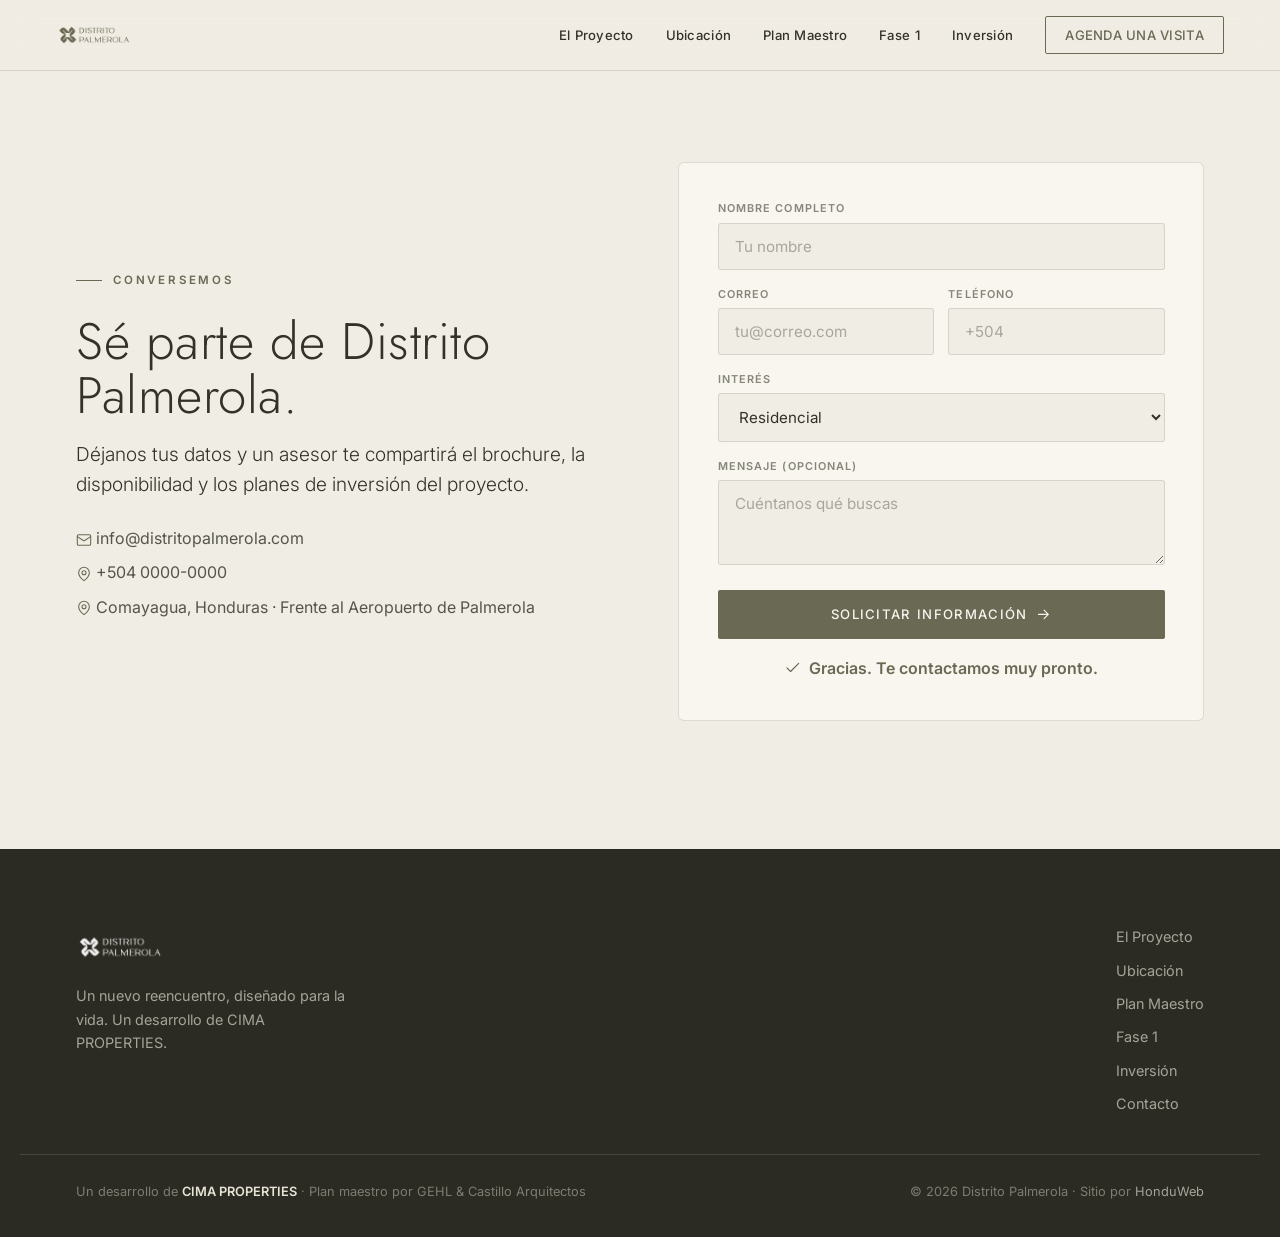
==== contacto.html @ ab607026 "Sitio multipagina: paginas internas (Proyecto, Ubicacion, Plan Maestro, Fase 1, Inversion, Contacto)" ====
<!doctype html>
<html lang="es">
<head>
<meta charset="utf-8" />
<meta name="viewport" content="width=device-width, initial-scale=1" />
<title>Contacto — Distrito Palmerola</title>
<meta name="description" content="Contacta al equipo de Distrito Palmerola. Solicita el brochure, disponibilidad y planes de inversión. Un desarrollo de CIMA PROPERTIES en Comayagua, Honduras." />
<meta name="theme-color" content="#6a6954" />
<link rel="icon" type="image/png" href="assets/img/brand/mark.png" />
<link rel="preconnect" href="https://fonts.googleapis.com" />
<link rel="preconnect" href="https://fonts.gstatic.com" crossorigin />
<link href="https://fonts.googleapis.com/css2?family=Jost:wght@300;400;500&family=Inter:wght@300;400;500;600&display=swap" rel="stylesheet" />
<link rel="stylesheet" href="assets/styles.css" />
</head>
<body class="subpage">

<svg width="0" height="0" style="position:absolute" aria-hidden="true"><defs>
  <symbol id="i-arrow" viewBox="0 0 24 24"><path d="M5 12h14M13 6l6 6-6 6"/></symbol>
  <symbol id="i-check" viewBox="0 0 24 24"><path d="M20 6 9 17l-5-5"/></symbol>
  <symbol id="i-mail" viewBox="0 0 24 24"><rect x="2" y="4" width="20" height="16" rx="2"/><path d="m22 7-8.97 5.7a1.94 1.94 0 0 1-2.06 0L2 7"/></symbol>
  <symbol id="i-pin" viewBox="0 0 24 24"><path d="M20 10c0 6-8 12-8 12s-8-6-8-12a8 8 0 0 1 16 0Z"/><circle cx="12" cy="10" r="3"/></symbol>
</defs></svg>

<header id="nav" class="solid">
  <div class="nav-inner">
    <a href="index.html" class="brand"><img src="assets/img/brand/logo.png" alt="Distrito Palmerola" /></a>
    <nav class="nav-links" aria-label="Principal">
      <a href="proyecto.html">El Proyecto</a>
      <a href="ubicacion.html">Ubicación</a>
      <a href="plan-maestro.html">Plan Maestro</a>
      <a href="fase-1.html">Fase 1</a>
      <a href="inversion.html">Inversión</a>
      <a href="contacto.html" class="nav-cta">Agenda una visita</a>
    </nav>
    <button id="burger" aria-label="Abrir menú" aria-expanded="false"><span></span><span></span><span></span></button>
  </div>
</header>
<div id="mobile-menu" aria-hidden="true">
  <a href="index.html">Inicio</a><a href="proyecto.html">El Proyecto</a><a href="ubicacion.html">Ubicación</a><a href="plan-maestro.html">Plan Maestro</a><a href="fase-1.html">Fase 1</a><a href="inversion.html">Inversión</a><a href="contacto.html" class="nav-cta">Agenda una visita</a>
</div>

<main>
  <section class="section contacto" style="padding-top:clamp(150px,18vh,220px)">
    <div class="wrap cta-wrap">
      <div class="cta-copy">
        <p class="eyebrow">Conversemos</p>
        <h2>Sé parte de Distrito Palmerola.</h2>
        <p class="lead">Déjanos tus datos y un asesor te compartirá el brochure, la disponibilidad y los planes de inversión del proyecto.</p>
        <div class="contact-lines">
          <a href="mailto:info@distritopalmerola.com"><svg class="ico" style="color:var(--olive)"><use href="#i-mail"/></svg> info@distritopalmerola.com</a>
          <a href="tel:+50400000000"><svg class="ico" style="color:var(--olive)"><use href="#i-pin"/></svg> +504 0000-0000</a>
          <span><svg class="ico" style="color:var(--olive)"><use href="#i-pin"/></svg> Comayagua, Honduras · Frente al Aeropuerto de Palmerola</span>
        </div>
      </div>
      <form class="cta-form" onsubmit="return DP.submit(event)">
        <div class="field"><label>Nombre completo</label><input type="text" name="nombre" required placeholder="Tu nombre" /></div>
        <div class="field-row">
          <div class="field"><label>Correo</label><input type="email" name="email" required placeholder="tu@correo.com" /></div>
          <div class="field"><label>Teléfono</label><input type="tel" name="tel" placeholder="+504" /></div>
        </div>
        <div class="field"><label>Interés</label>
          <select name="interes"><option>Residencial</option><option>Comercial / Oficinas</option><option>Industria / Logística</option><option>Hotel / Convenciones</option><option>Inversión</option></select>
        </div>
        <div class="field"><label>Mensaje (opcional)</label><textarea name="msg" rows="3" placeholder="Cuéntanos qué buscas"></textarea></div>
        <button class="btn btn-solid full" type="submit">Solicitar información <svg class="ico"><use href="#i-arrow"/></svg></button>
        <p class="form-ok" id="formOk" hidden><svg class="ico"><use href="#i-check"/></svg> Gracias. Te contactamos muy pronto.</p>
      </form>
    </div>
  </section>
</main>

<footer id="footer">
  <div class="wrap foot-top">
    <div class="foot-brand"><img src="assets/img/brand/logo.png" alt="Distrito Palmerola" /><p>Un nuevo reencuentro, diseñado para la vida. Un desarrollo de CIMA PROPERTIES.</p></div>
    <nav class="foot-nav" aria-label="Pie"><a href="proyecto.html">El Proyecto</a><a href="ubicacion.html">Ubicación</a><a href="plan-maestro.html">Plan Maestro</a><a href="fase-1.html">Fase 1</a><a href="inversion.html">Inversión</a><a href="contacto.html">Contacto</a></nav>
  </div>
  <div class="wrap foot-bottom">
    <span>Un desarrollo de <strong>CIMA PROPERTIES</strong> · Plan maestro por GEHL &amp; Castillo Arquitectos</span>
    <span>© <span id="yr"></span> Distrito Palmerola · Sitio por <a href="https://www.honduweb.net">HonduWeb</a></span>
  </div>
</footer>
<script src="assets/app.js"></script>
</body>
</html>
---- assets/styles.css ----
/* ===================================================================
   DISTRITO PALMEROLA — por CIMA PROPERTIES
   Marca oficial: crema cálida · verde olivo · sage · tinta olivo
   Tipografía: Jost (display) + Inter (cuerpo)
   =================================================================== */
:root{
  --paper:#f0ede4;      /* crema base */
  --paper-2:#e7e3d7;    /* sección alterna */
  --card:#f8f6ef;       /* tarjetas claras */
  --ink:#33322a;        /* tinta olivo-carbón */
  --body:#55554a;       /* cuerpo */
  --soft:#86867a;       /* suave */
  --olive:#6a6954;      /* acento marca */
  --olive-2:#807e64;
  --olive-d:#4c4b3b;
  --sage:#9d9f8a;
  --dark:#2c2b23;       /* secciones/footer oscuros */
  --line:rgba(51,50,42,.14);
  --line-2:rgba(51,50,42,.08);
  --display:'Jost',system-ui,sans-serif;
  --body-f:'Inter',system-ui,sans-serif;
  --wrap:1240px;
  --ease:cubic-bezier(.22,.61,.36,1);
}
*{box-sizing:border-box;margin:0;padding:0}
html{scroll-behavior:smooth}
body{font-family:var(--body-f);background:var(--paper);color:var(--body);line-height:1.65;-webkit-font-smoothing:antialiased;overflow-x:hidden}
img{max-width:100%;display:block}
a{color:inherit;text-decoration:none}
::selection{background:var(--olive);color:#fff}
.wrap{max-width:var(--wrap);margin-inline:auto;padding-inline:clamp(20px,5vw,56px)}

/* ---------- Tipografía ---------- */
h1,h2,h3{font-family:var(--display);font-weight:300;line-height:1.06;color:var(--ink);letter-spacing:.01em}
h1{font-size:clamp(2.6rem,6.5vw,5.4rem);font-weight:300;line-height:1.02}
h1 em{font-style:normal;color:var(--olive)}
h2{font-size:clamp(1.9rem,4vw,3.2rem);font-weight:300}
h3{font-size:clamp(1.3rem,2.2vw,1.75rem);font-weight:400}
.lead{font-size:clamp(1.08rem,1.5vw,1.32rem);line-height:1.55;color:var(--ink);font-weight:300}
p{color:var(--body)}
.eyebrow{font:600 .72rem/1 var(--body-f);letter-spacing:.24em;text-transform:uppercase;color:var(--olive);
  display:inline-flex;align-items:center;gap:.7rem;margin-bottom:1.5rem}
.eyebrow::before{content:"";width:26px;height:1px;background:var(--olive)}
.eyebrow.center{justify-content:center}
.eyebrow.light{color:var(--sage)}.eyebrow.light::before{background:var(--sage)}
.section{padding:clamp(70px,10vw,140px) 0;position:relative}

/* ---------- Iconos ---------- */
.ico{width:1em;height:1em;flex:none;display:inline-block;fill:none;stroke:currentColor;stroke-width:1.6;stroke-linecap:round;stroke-linejoin:round;vertical-align:middle}

/* ---------- Botones ---------- */
.btn{display:inline-flex;align-items:center;gap:.55em;padding:.95rem 1.8rem;border-radius:2px;
  font:500 .82rem/1 var(--body-f);letter-spacing:.1em;text-transform:uppercase;cursor:pointer;border:1px solid transparent;transition:.35s var(--ease)}
.btn .ico{font-size:1.05rem;transition:transform .35s var(--ease)}
.btn:hover .ico{transform:translateX(3px)}
.btn-solid{background:var(--olive);color:#f6f5ee}
.btn-solid:hover{background:var(--olive-d)}
.btn-line{border-color:var(--olive);color:var(--olive)}
.btn-line:hover{background:var(--olive);color:#f6f5ee}
.btn.full{width:100%;justify-content:center}

/* ---------- Preloader ---------- */
#preloader{position:fixed;inset:0;background:var(--paper);z-index:9999;display:grid;place-items:center;transition:opacity .8s ease,visibility .8s}
#preloader.done{opacity:0;visibility:hidden}
.pre-mark{display:flex;flex-direction:column;align-items:center;gap:16px}
.pre-mark img{width:60px;height:60px;animation:spin 2.4s var(--ease) infinite}
@keyframes spin{0%{transform:rotate(0)}100%{transform:rotate(90deg)}}
.pre-name{font:300 .78rem var(--display);letter-spacing:.4em;text-transform:uppercase;color:var(--olive)}

/* ---------- Nav ---------- */
#nav{position:fixed;top:0;left:0;right:0;z-index:100;transition:.45s var(--ease)}
#nav.solid{background:rgba(240,237,228,.92);backdrop-filter:blur(14px);border-bottom:1px solid var(--line)}
.nav-inner{max-width:1400px;margin-inline:auto;padding:1rem clamp(20px,5vw,56px);display:flex;align-items:center;justify-content:space-between}
.brand{display:flex;align-items:center}
.brand img{height:38px;width:auto;transition:.4s}
.nav-links{display:flex;align-items:center;gap:2rem}
.nav-links a{font:500 .82rem var(--body-f);letter-spacing:.02em;color:var(--ink);transition:.3s;position:relative}
.nav-links a:not(.nav-cta)::after{content:"";position:absolute;left:0;bottom:-6px;width:0;height:1px;background:var(--olive);transition:.3s var(--ease)}
.nav-links a:not(.nav-cta):hover{color:var(--olive)}
.nav-links a:not(.nav-cta):hover::after{width:100%}
.nav-cta{padding:.6rem 1.2rem;border:1px solid var(--olive);border-radius:2px;color:var(--olive)!important;text-transform:uppercase;font-size:.74rem;letter-spacing:.1em}
.nav-cta:hover{background:var(--olive);color:#f6f5ee!important}
/* nav sobre hero claro: ya es oscuro por defecto, sirve */
#burger{display:none;flex-direction:column;gap:5px;background:none;border:0;cursor:pointer;padding:6px;z-index:101}
#burger span{width:26px;height:2px;background:var(--ink);transition:.3s;border-radius:2px}

#mobile-menu{position:fixed;inset:0;z-index:99;background:var(--paper);
  display:flex;flex-direction:column;justify-content:center;gap:1.4rem;padding:clamp(28px,8vw,56px);
  opacity:0;visibility:hidden;transition:.5s var(--ease)}
#mobile-menu.open{opacity:1;visibility:visible}
#mobile-menu a{font:300 2rem var(--display);color:var(--ink)}
#mobile-menu .nav-cta{font-family:var(--body-f);font-size:.85rem;width:max-content;margin-top:1rem;padding:.8rem 1.6rem}

/* ---------- Hero ---------- */
.hero{position:relative;min-height:100svh;display:flex;flex-direction:column;overflow:hidden;background:var(--paper)}
.hero-bg{position:absolute;inset:0;z-index:0;background-image:url('img/masterplan-axon.jpg');background-repeat:no-repeat;background-position:120% 55%;background-size:78%;opacity:.9}
.hero::after{content:"";position:absolute;inset:0;z-index:1;background:linear-gradient(90deg,var(--paper) 30%,rgba(240,237,228,.4) 55%,rgba(240,237,228,0) 80%)}
.hero-inner{position:relative;z-index:2;flex:1;display:flex;flex-direction:column;justify-content:center;max-width:var(--wrap);margin-inline:auto;width:100%;padding:120px clamp(20px,5vw,56px) 30px}
.hero-eyebrow{font:600 .74rem/1.4 var(--body-f);letter-spacing:.18em;text-transform:uppercase;color:var(--olive);margin-bottom:1.5rem;max-width:520px}
.hero h1{max-width:720px;margin-bottom:1.6rem}
.hero-sub{max-width:500px;font-size:clamp(1.05rem,1.5vw,1.3rem);color:var(--ink);font-weight:300;margin-bottom:2rem}
.hero-actions{display:flex;gap:.9rem;flex-wrap:wrap}
.hero-spec{position:relative;z-index:2;max-width:var(--wrap);margin:0 auto;width:100%;padding:0 clamp(20px,5vw,56px) 34px}
.hero-spec-inner{display:flex;gap:clamp(1.5rem,4vw,3.5rem);flex-wrap:wrap;border-top:1px solid var(--line);padding-top:1.4rem}
.spec b{display:block;font:300 clamp(1.7rem,3vw,2.5rem) var(--display);color:var(--olive);line-height:1}
.spec span{font:500 .66rem var(--body-f);letter-spacing:.1em;text-transform:uppercase;color:var(--soft);margin-top:.4rem;display:block}

/* ---------- Statement / ticker ---------- */
.statement{background:var(--olive);color:#f0ede4;text-align:center;padding:clamp(48px,7vw,80px) 0}
.statement .mark{width:44px;margin:0 auto 1.4rem;filter:brightness(0) invert(1) opacity(.85)}
.statement h2{color:#f6f4ec;font-weight:300;max-width:900px;margin:0 auto;font-size:clamp(1.6rem,3.2vw,2.6rem)}
.statement .tag{font:600 .72rem var(--body-f);letter-spacing:.24em;text-transform:uppercase;color:#d9d7bf;margin-top:1.4rem;display:block}

/* ---------- Concepto ---------- */
.concepto{background:var(--paper)}
.concepto-grid{display:grid;grid-template-columns:.9fr 1.1fr;gap:clamp(1.8rem,6vw,5rem);align-items:start}
.concepto-grid h2{font-size:clamp(1.9rem,3.6vw,3rem)}
.concepto-body p{margin-bottom:1rem}
.stats{display:grid;grid-template-columns:repeat(4,1fr);gap:1.4rem;margin-top:clamp(2.8rem,6vw,4.5rem);border-top:1px solid var(--line);padding-top:2.6rem}
.stat b{display:block;font:300 clamp(2.4rem,4.5vw,3.6rem) var(--display);color:var(--olive);line-height:1}
.stat span{font:500 .82rem var(--body-f);color:var(--soft);margin-top:.6rem;display:block}

/* ---------- Ubicación ---------- */
.ubicacion{background:var(--paper-2)}
.ubi-grid{display:grid;grid-template-columns:1fr 1.1fr;gap:clamp(2rem,5vw,4.5rem);align-items:center}
.ubi-copy h2{margin-bottom:1.2rem}
.ubi-list{list-style:none;margin-top:1.8rem;display:flex;flex-direction:column;gap:.9rem}
.ubi-list li{display:flex;align-items:flex-start;gap:.85rem;color:var(--body)}
.li-ico{font-size:1.1rem;color:var(--olive);margin-top:.25rem}
.ubi-list strong{color:var(--ink);font-weight:600}
.ubi-map{border-radius:6px;overflow:hidden;box-shadow:0 24px 60px rgba(51,50,42,.18);border:1px solid var(--line)}
.ubi-map img{width:100%;height:auto}

/* ---------- Plan Maestro ---------- */
.plan{background:var(--paper)}
.plan-head{display:grid;grid-template-columns:1fr 1fr;gap:clamp(1.5rem,5vw,4rem);align-items:end;margin-bottom:clamp(2rem,5vw,3.5rem)}
.plan-head .lead{align-self:end}
.credit{display:inline-flex;align-items:center;gap:.6rem;background:var(--card);border:1px solid var(--line);border-radius:100px;padding:.5rem 1rem;font-size:.8rem;color:var(--body);margin-top:1.2rem}
.credit b{color:var(--ink);font-weight:600}
.plan-figure{border-radius:6px;overflow:hidden;border:1px solid var(--line);box-shadow:0 20px 50px rgba(51,50,42,.12);margin-bottom:clamp(2rem,5vw,3.5rem);background:var(--card)}
.plan-figure img{width:100%;height:auto}
.plan-figure figcaption{padding:.9rem 1.2rem;font-size:.8rem;color:var(--soft);border-top:1px solid var(--line);letter-spacing:.02em}
.figures{display:grid;grid-template-columns:repeat(3,1fr);gap:1px;background:var(--line);border:1px solid var(--line);border-radius:6px;overflow:hidden}
.fig{background:var(--card);padding:1.6rem 1.5rem}
.fig b{display:block;font:300 clamp(1.6rem,2.6vw,2.2rem) var(--display);color:var(--olive);line-height:1.05}
.fig span{font-size:.86rem;color:var(--soft);margin-top:.4rem;display:block}

/* usos chips */
.usos{display:flex;flex-wrap:wrap;gap:.6rem;margin-top:2rem}
.uso{font:500 .78rem var(--body-f);color:var(--olive-d);background:var(--card);border:1px solid var(--line);border-radius:100px;padding:.45rem .95rem}

/* ---------- Fase 1 ---------- */
.fase{background:var(--dark);color:#e7e4d6}
.fase .eyebrow{color:var(--sage)}.fase .eyebrow::before{background:var(--sage)}
.fase h2{color:#f4f2e8}
.fase .lead{color:#c9c6b6}
.fase-grid{display:grid;grid-template-columns:repeat(2,1fr);gap:1.2rem;margin-top:clamp(2.2rem,5vw,3.5rem)}
.fase-card{position:relative;border-radius:6px;overflow:hidden;min-height:300px;display:flex;align-items:flex-end;border:1px solid rgba(255,255,255,.1)}
.fase-card img{position:absolute;inset:0;width:100%;height:100%;object-fit:cover;transition:.7s var(--ease)}
.fase-card:hover img{transform:scale(1.05)}
.fase-card .ov{position:absolute;inset:0;background:linear-gradient(180deg,rgba(20,20,16,.05) 40%,rgba(20,20,16,.88) 100%)}
.fase-card .txt{position:relative;padding:clamp(1.4rem,3vw,2.2rem);color:#fff}
.fase-card.text-only{background:var(--olive);align-items:flex-start;flex-direction:column;justify-content:center}
.fase-card.text-only .txt{color:#f4f2e8}
.fase-card .tag{font:600 .68rem var(--body-f);letter-spacing:.16em;text-transform:uppercase;color:var(--sage);margin-bottom:.6rem;display:block}
.fase-card h3{color:#fff;font-weight:400;margin-bottom:.4rem}
.fase-card.text-only h3{color:#f4f2e8}
.fase-card p{color:#d9d6c8;font-size:.94rem;max-width:420px}

/* ---------- Vida / amenidades ---------- */
.vida{background:var(--paper-2)}
.amen-grid{display:grid;grid-template-columns:repeat(3,1fr);gap:0}
.amen{padding:2rem 1.8rem 2rem 0;border-top:1px solid var(--line);transition:.35s}
.amen:hover{border-color:var(--olive)}
.amen-ico{font-size:1.5rem;color:var(--olive);display:block;margin-bottom:1rem}
.amen h4{font:400 1.15rem var(--display);color:var(--ink);margin-bottom:.4rem;letter-spacing:.01em}
.amen p{color:var(--soft);font-size:.92rem}

/* ---------- Galería ---------- */
.galeria{background:var(--paper)}
.galeria h2{margin-top:.3rem}
.gal-strip{display:flex;gap:1rem;overflow-x:auto;padding:clamp(2rem,5vw,3rem) clamp(20px,5vw,56px);scroll-snap-type:x mandatory}
.gal-strip::-webkit-scrollbar{height:5px}
.gal-strip::-webkit-scrollbar-thumb{background:var(--olive);border-radius:10px}
.gal-strip figure{position:relative;flex:0 0 clamp(280px,44vw,580px);aspect-ratio:16/10;border-radius:6px;overflow:hidden;scroll-snap-align:center;border:1px solid var(--line)}
.gal-strip img{width:100%;height:100%;object-fit:cover;transition:transform 1s var(--ease)}
.gal-strip figure:hover img{transform:scale(1.05)}
.gal-strip figcaption{position:absolute;left:14px;bottom:12px;font:500 .68rem var(--body-f);letter-spacing:.1em;text-transform:uppercase;color:#fff;background:rgba(44,43,35,.7);padding:.35rem .7rem;border-radius:2px}
.gal-note{color:var(--soft);font-size:.78rem;font-style:italic}

/* ---------- Inversión ---------- */
.inversion{background:var(--paper-2)}
.inv-panel{background:var(--olive);color:#f0ede4;border-radius:6px;padding:clamp(2.2rem,5vw,4.2rem);display:grid;grid-template-columns:1.05fr .95fr;gap:clamp(2rem,5vw,4rem);align-items:center;position:relative;overflow:hidden}
.inv-panel .mark{position:absolute;right:-40px;bottom:-40px;width:230px;opacity:.09;filter:brightness(0) invert(1)}
.inv-copy h2{color:#f6f4ec;margin:.2rem 0 1.1rem}
.inv-copy .lead{color:#e2dfca}
.inv-copy .eyebrow{color:#d9d7bf}.inv-copy .eyebrow::before{background:#d9d7bf}
.inv-copy .btn{margin-top:.4rem;background:#f0ede4;color:var(--olive-d)}
.inv-copy .btn:hover{background:#fff}
.inv-figures{display:flex;flex-direction:column;gap:1.1rem;position:relative}
.inv-fig{border-top:1px solid rgba(255,255,255,.22);padding-top:1rem}
.inv-fig b{display:block;font:300 clamp(1.9rem,3.4vw,2.7rem) var(--display);color:#fff;line-height:1}
.inv-fig span{color:#e2dfca;font-size:.9rem;margin-top:.2rem;display:block}

/* ---------- Contacto ---------- */
.contacto{background:var(--paper)}
.cta-wrap{display:grid;grid-template-columns:1fr 1fr;gap:clamp(2rem,6vw,5rem);align-items:center}
.cta-copy h2{margin:.2rem 0 1.1rem}
.contact-lines{display:flex;flex-direction:column;gap:.5rem;margin-top:1.6rem}
.contact-lines a,.contact-lines span{color:var(--body);font-size:1rem}
.contact-lines a:hover{color:var(--olive)}
.cta-form{background:var(--card);border:1px solid var(--line);border-radius:6px;padding:clamp(1.7rem,3vw,2.6rem)}
.field{margin-bottom:1.05rem}
.field-row{display:grid;grid-template-columns:1fr 1fr;gap:.9rem}
.field label{display:block;font:600 .68rem var(--body-f);letter-spacing:.1em;text-transform:uppercase;color:var(--soft);margin-bottom:.45rem}
.field input,.field select,.field textarea{width:100%;background:var(--paper);border:1px solid var(--line);border-radius:3px;padding:.82rem 1rem;font:400 .95rem var(--body-f);color:var(--ink);transition:.25s}
.field input::placeholder,.field textarea::placeholder{color:#a7a79b}
.field input:focus,.field select:focus,.field textarea:focus{outline:none;border-color:var(--olive);background:#fff}
.field textarea{resize:vertical}
.form-ok{display:flex;align-items:center;justify-content:center;gap:.5rem;color:var(--olive);font-weight:600;margin-top:1rem}
.form-ok .ico{font-size:1.1rem}

/* ---------- Footer ---------- */
#footer{background:var(--dark);color:#c3c1b3;padding:clamp(3rem,6vw,5rem) 0 2.2rem}
.foot-top{display:flex;justify-content:space-between;align-items:flex-start;gap:2rem;flex-wrap:wrap;padding-bottom:2.4rem;border-bottom:1px solid rgba(255,255,255,.12)}
.foot-brand img{height:44px;filter:brightness(0) invert(1) opacity(.92);margin-bottom:.9rem}
.foot-brand p{max-width:280px;font-size:.9rem;color:#a5a498}
.foot-nav{display:flex;flex-direction:column;gap:.6rem}
.foot-nav a{color:#a5a498;font-size:.9rem;transition:.3s}
.foot-nav a:hover{color:var(--sage)}
.foot-bottom{display:flex;justify-content:space-between;gap:1rem;flex-wrap:wrap;padding-top:1.6rem;font-size:.8rem;color:#7d7c70}
.foot-bottom strong{color:#e7e4d6;font-weight:600}
.foot-bottom a{color:#a5a498}.foot-bottom a:hover{color:var(--sage)}

/* ================= PÁGINAS INTERNAS ================= */
body.subpage #nav{background:rgba(240,237,228,.95);backdrop-filter:blur(14px);border-bottom:1px solid var(--line)}
.nav-links a.active{color:var(--olive)}
.nav-links a.active::after{width:100%}

.page-hero{position:relative;min-height:58vh;display:flex;align-items:flex-end;overflow:hidden;color:#fff;background:var(--dark)}
.page-hero .ph-img{position:absolute;inset:0;width:100%;height:100%;object-fit:cover}
.page-hero .ov{position:absolute;inset:0;background:linear-gradient(180deg,rgba(38,37,30,.3) 30%,rgba(38,37,30,.86) 100%)}
.page-hero .inner{position:relative;z-index:2;max-width:var(--wrap);margin:0 auto;width:100%;padding:150px clamp(20px,5vw,56px) clamp(2.4rem,5vw,3.6rem)}
.crumb{font:600 .72rem var(--body-f);letter-spacing:.16em;text-transform:uppercase;color:var(--sage);margin-bottom:1rem;display:flex;gap:.55rem;align-items:center}
.crumb a{color:#d7d4c6}.crumb a:hover{color:#fff}
.page-hero h1{color:#fff;max-width:840px;font-size:clamp(2.3rem,5.5vw,4.4rem)}
.page-hero .ph-sub{color:#e6e3d6;max-width:620px;margin-top:1.1rem;font-size:clamp(1.05rem,1.5vw,1.3rem);font-weight:300}

.split{display:grid;grid-template-columns:1fr 1fr;gap:clamp(2rem,5vw,4.5rem);align-items:center}
.split + .split{margin-top:clamp(3rem,6vw,5rem)}
.split-img{border-radius:6px;overflow:hidden;border:1px solid var(--line);box-shadow:0 22px 55px rgba(51,50,42,.16)}
.split-img img{width:100%;height:100%;object-fit:cover;display:block}
.split.rev .split-img{order:2}
.split-copy h2{margin-bottom:1.1rem}
.split-copy p{margin-bottom:1rem;max-width:60ch}

.prose{max-width:760px}
.prose p{margin-bottom:1.1rem}
.prose h3{margin:2rem 0 .8rem}

.info-grid{display:grid;grid-template-columns:repeat(3,1fr);gap:1.1rem}
.info{background:var(--card);border:1px solid var(--line);border-radius:6px;padding:1.8rem 1.7rem;transition:.35s}
.info:hover{border-color:var(--olive);transform:translateY(-4px)}
.info .ico{font-size:1.4rem;color:var(--olive);margin-bottom:1rem;display:block}
.info h4{font:400 1.15rem var(--display);color:var(--ink);margin-bottom:.4rem}
.info p{color:var(--soft);font-size:.92rem}

.spaces{display:grid;grid-template-columns:repeat(auto-fill,minmax(190px,1fr));gap:.7rem}
.space{background:var(--card);border:1px solid var(--line);border-radius:6px;padding:1.1rem 1.3rem}
.space b{display:block;color:var(--ink);font:400 1.1rem var(--display)}
.space span{color:var(--soft);font-size:.82rem}

.explore{display:grid;grid-template-columns:repeat(3,1fr);gap:1.2rem;margin-top:clamp(2rem,5vw,3rem)}
.ex-card{position:relative;border-radius:6px;overflow:hidden;min-height:260px;display:flex;align-items:flex-end;border:1px solid var(--line)}
.ex-card img{position:absolute;inset:0;width:100%;height:100%;object-fit:cover;transition:.7s var(--ease)}
.ex-card:hover img{transform:scale(1.06)}
.ex-card .ov{position:absolute;inset:0;background:linear-gradient(180deg,rgba(38,37,30,.05) 40%,rgba(38,37,30,.85))}
.ex-card .txt{position:relative;padding:1.5rem;color:#fff;width:100%}
.ex-card h4{color:#fff;font-weight:400;font-size:1.3rem;display:flex;align-items:center;justify-content:space-between;gap:.5rem}
.ex-card .ico{color:var(--sage);font-size:1.1rem}
.ex-card p{color:#dcd9cb;font-size:.88rem;margin-top:.3rem}

@media(max-width:980px){
  .split,.info-grid,.explore{grid-template-columns:1fr}
  .split.rev .split-img{order:0}
  .page-hero{min-height:52vh}
}

/* ---------- Reveal ---------- */
.reveal{opacity:0;transform:translateY(24px);transition:opacity .9s var(--ease),transform .9s var(--ease)}
.reveal.in{opacity:1;transform:none}

/* ---------- Responsive ---------- */
@media(max-width:980px){
  .nav-links{display:none}
  #burger{display:flex}
  .hero-bg{background-position:center 88%;background-size:135%;opacity:.16}
  .hero::after{background:linear-gradient(180deg,var(--paper) 40%,rgba(240,237,228,.7))}
  .hero-inner{padding-top:140px}
  .concepto-grid,.ubi-grid,.plan-head,.plan-figure,.cta-wrap,.inv-panel{grid-template-columns:1fr}
  .fase-grid,.amen-grid{grid-template-columns:1fr 1fr}
  .stats{grid-template-columns:1fr 1fr;gap:2rem 1.4rem}
  .figures{grid-template-columns:1fr}
  .ubi-copy{order:1}.ubi-map{order:2}
}
@media(max-width:620px){
  .field-row{grid-template-columns:1fr}
  .fase-grid,.amen-grid{grid-template-columns:1fr}
  .amen{padding-right:0}
  .stats{grid-template-columns:1fr 1fr}
  .hero-spec-inner{position:static;margin-top:2.5rem}
  .hero{min-height:auto;padding-bottom:2rem}
}
@media(prefers-reduced-motion:reduce){*{animation:none!important}.reveal{opacity:1;transform:none}}
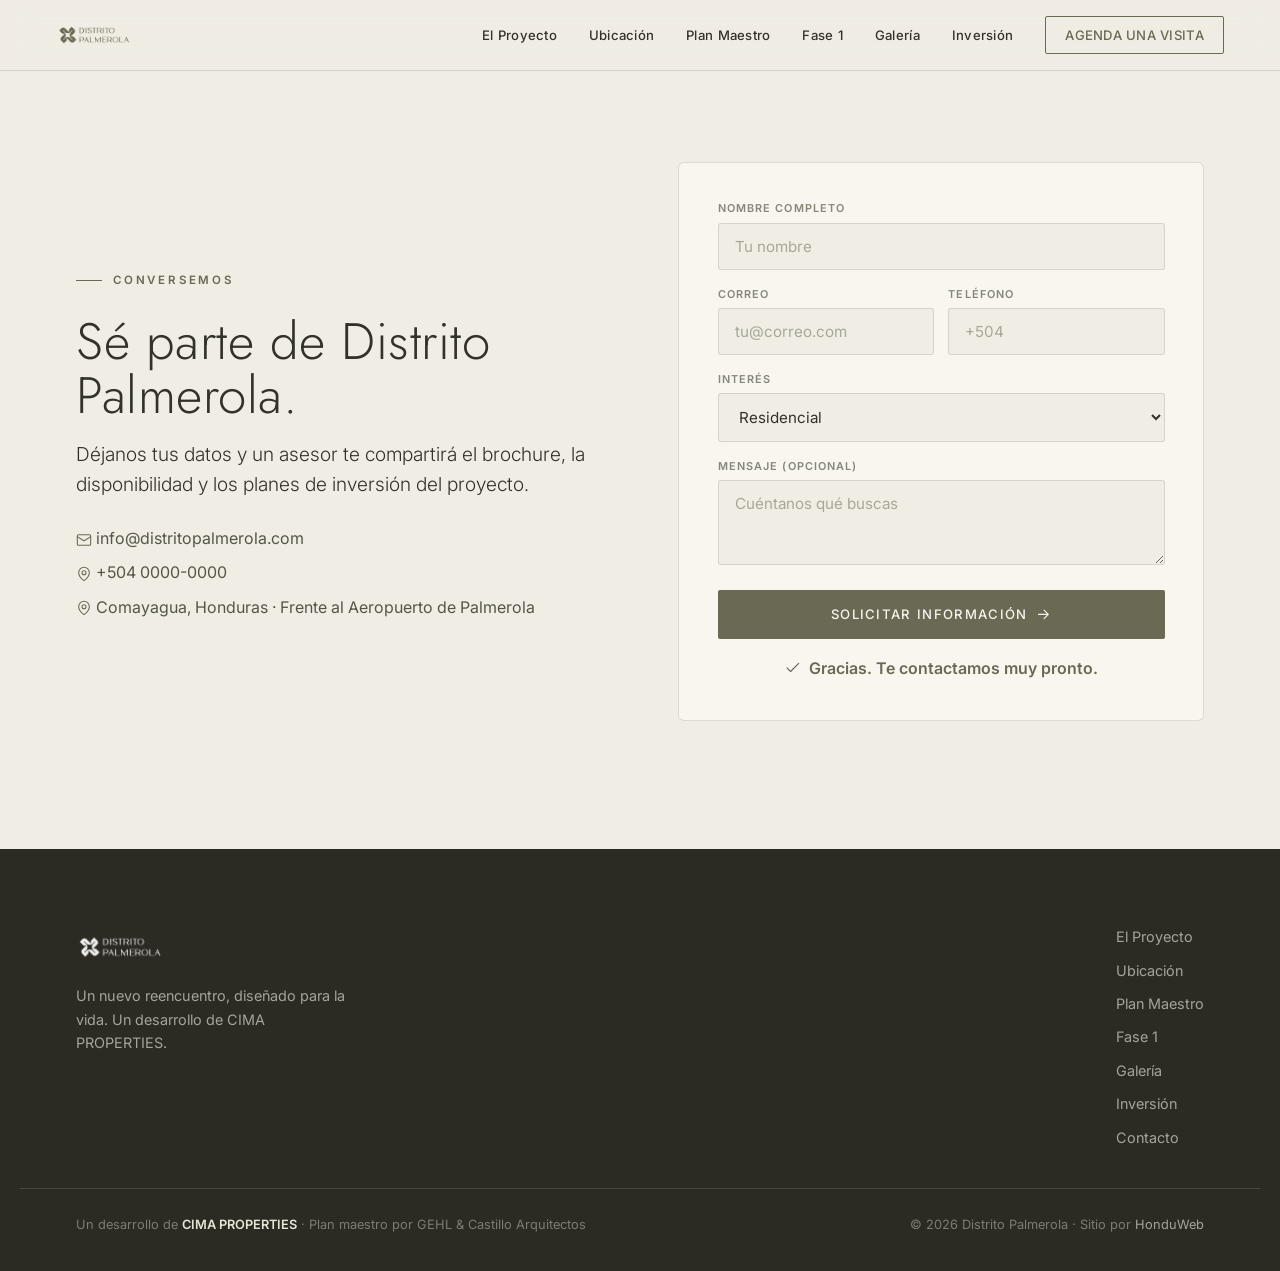
==== commit 74b6a78d: "Agrega pagina de Galeria (18 renders, 4 categorias, lightbox) y enlace en el nav de todas las pagina" ====
--- a/contacto.html
+++ b/contacto.html
@@ -29,6 +29,7 @@
       <a href="ubicacion.html">Ubicación</a>
       <a href="plan-maestro.html">Plan Maestro</a>
       <a href="fase-1.html">Fase 1</a>
+      <a href="galeria.html">Galería</a>
       <a href="inversion.html">Inversión</a>
       <a href="contacto.html" class="nav-cta">Agenda una visita</a>
     </nav>
@@ -36,7 +37,7 @@
   </div>
 </header>
 <div id="mobile-menu" aria-hidden="true">
-  <a href="index.html">Inicio</a><a href="proyecto.html">El Proyecto</a><a href="ubicacion.html">Ubicación</a><a href="plan-maestro.html">Plan Maestro</a><a href="fase-1.html">Fase 1</a><a href="inversion.html">Inversión</a><a href="contacto.html" class="nav-cta">Agenda una visita</a>
+  <a href="index.html">Inicio</a><a href="proyecto.html">El Proyecto</a><a href="ubicacion.html">Ubicación</a><a href="plan-maestro.html">Plan Maestro</a><a href="fase-1.html">Fase 1</a><a href="galeria.html">Galería</a><a href="inversion.html">Inversión</a><a href="contacto.html" class="nav-cta">Agenda una visita</a>
 </div>
 
 <main>
@@ -72,7 +73,7 @@
 <footer id="footer">
   <div class="wrap foot-top">
     <div class="foot-brand"><img src="assets/img/brand/logo.png" alt="Distrito Palmerola" /><p>Un nuevo reencuentro, diseñado para la vida. Un desarrollo de CIMA PROPERTIES.</p></div>
-    <nav class="foot-nav" aria-label="Pie"><a href="proyecto.html">El Proyecto</a><a href="ubicacion.html">Ubicación</a><a href="plan-maestro.html">Plan Maestro</a><a href="fase-1.html">Fase 1</a><a href="inversion.html">Inversión</a><a href="contacto.html">Contacto</a></nav>
+    <nav class="foot-nav" aria-label="Pie"><a href="proyecto.html">El Proyecto</a><a href="ubicacion.html">Ubicación</a><a href="plan-maestro.html">Plan Maestro</a><a href="fase-1.html">Fase 1</a><a href="galeria.html">Galería</a><a href="inversion.html">Inversión</a><a href="contacto.html">Contacto</a></nav>
   </div>
   <div class="wrap foot-bottom">
     <span>Un desarrollo de <strong>CIMA PROPERTIES</strong> · Plan maestro por GEHL &amp; Castillo Arquitectos</span>
--- a/assets/styles.css
+++ b/assets/styles.css
@@ -286,6 +286,31 @@
   .page-hero{min-height:52vh}
 }
 
+/* ---------- Galería (página) ---------- */
+.gal-cat{margin-top:clamp(2.4rem,5vw,3.6rem)}
+.gal-cat h3{font:400 1.5rem var(--display);color:var(--ink);margin-bottom:1.2rem;display:flex;align-items:center;gap:.8rem}
+.gal-cat h3::before{content:"";width:26px;height:1px;background:var(--olive)}
+.grid-gal{display:grid;grid-template-columns:repeat(3,1fr);gap:12px}
+.grid-gal .g{position:relative;aspect-ratio:4/3;border-radius:6px;overflow:hidden;border:1px solid var(--line);cursor:pointer;background:var(--card)}
+.grid-gal .g.wide{grid-column:span 2}
+.grid-gal img{width:100%;height:100%;object-fit:cover;transition:transform .7s var(--ease)}
+.grid-gal .g:hover img{transform:scale(1.05)}
+.grid-gal .cap{position:absolute;left:0;right:0;bottom:0;padding:1.6rem .9rem .7rem;background:linear-gradient(transparent,rgba(38,37,30,.82));color:#fff;font-size:.8rem;opacity:0;transition:.3s;transform:translateY(6px)}
+.grid-gal .g:hover .cap{opacity:1;transform:none}
+@media(max-width:760px){.grid-gal{grid-template-columns:1fr 1fr}.grid-gal .g.wide{grid-column:span 2}}
+@media(max-width:480px){.grid-gal{grid-template-columns:1fr}.grid-gal .g.wide{grid-column:auto}}
+
+#lb{position:fixed;inset:0;z-index:2000;background:rgba(20,20,16,.95);display:none;align-items:center;justify-content:center;padding:24px}
+#lb.open{display:flex}
+#lb img{max-width:94vw;max-height:86vh;border-radius:4px;box-shadow:0 30px 80px rgba(0,0,0,.5)}
+#lb .lb-cap{position:absolute;bottom:22px;left:0;right:0;text-align:center;color:#e7e4d6;font-size:.85rem}
+#lb button{position:absolute;border:1px solid rgba(255,255,255,.3);background:none;color:#fff;cursor:pointer;display:grid;place-items:center;border-radius:50%;transition:.25s}
+#lb button:hover{background:rgba(255,255,255,.14)}
+#lb .lb-x{top:20px;right:24px;width:44px;height:44px;font-size:1.5rem}
+#lb .lb-nav{top:50%;transform:translateY(-50%);width:52px;height:52px;font-size:1.5rem}
+#lb .lb-prev{left:20px}#lb .lb-next{right:20px}
+@media(max-width:600px){#lb .lb-nav{width:42px;height:42px}}
+
 /* ---------- Reveal ---------- */
 .reveal{opacity:0;transform:translateY(24px);transition:opacity .9s var(--ease),transform .9s var(--ease)}
 .reveal.in{opacity:1;transform:none}
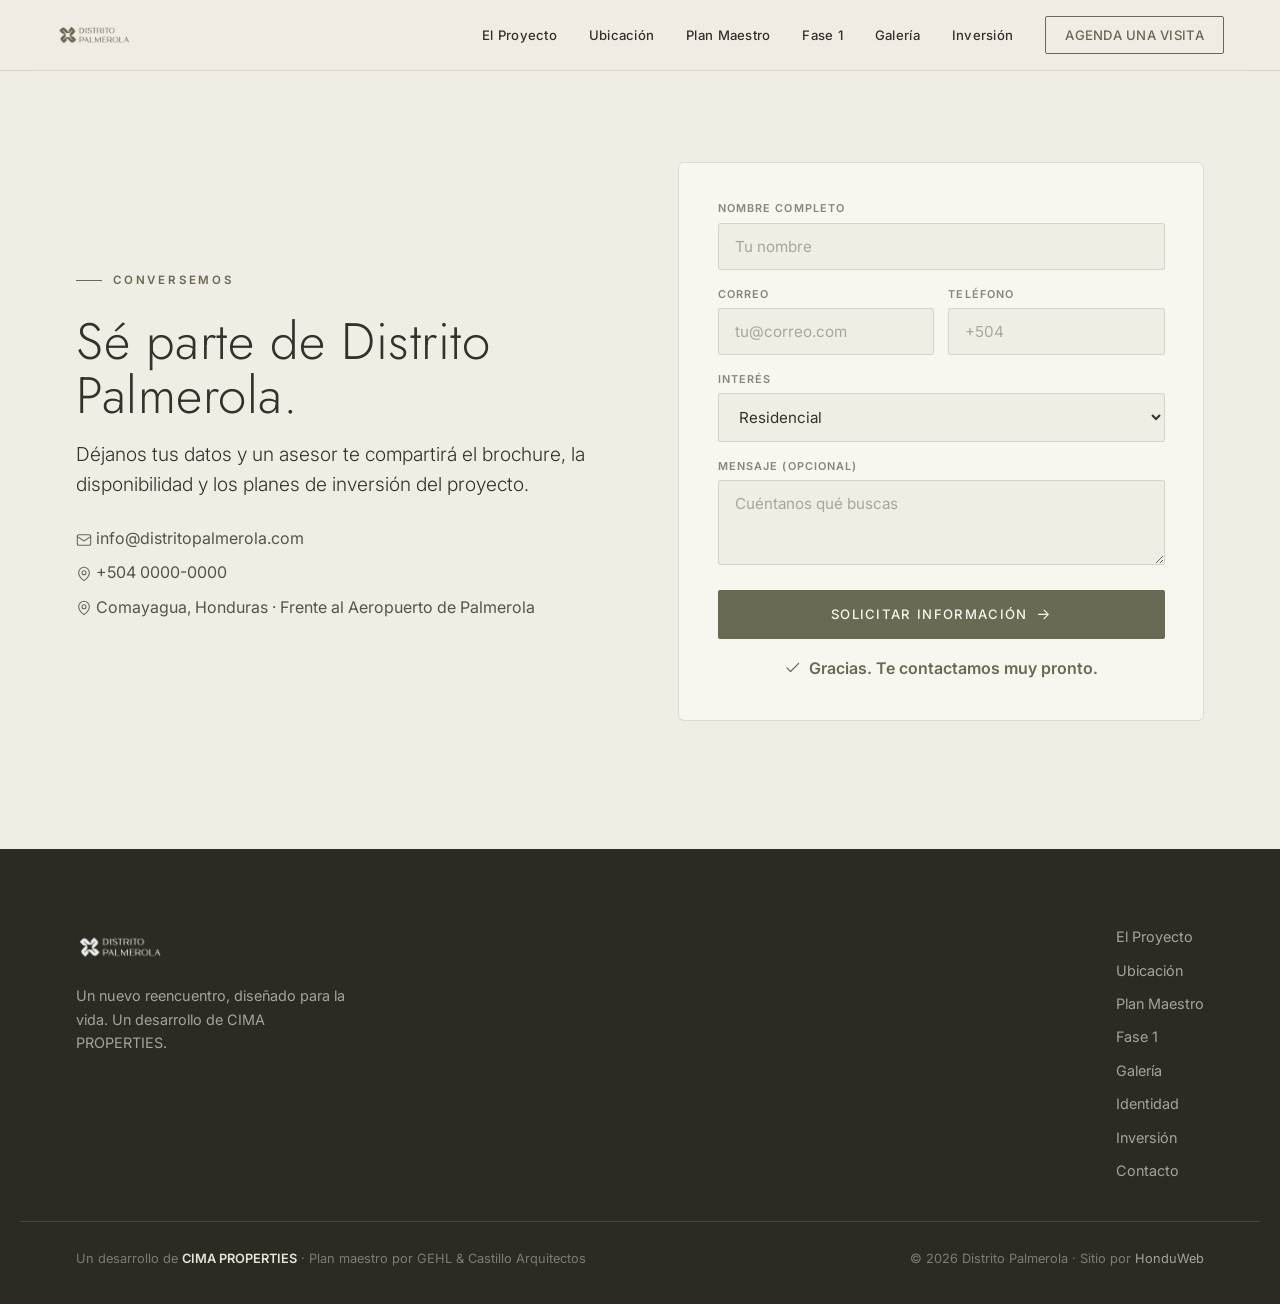
==== commit a937c16d: "Agrega pagina de Identidad Visual (logotipo, color primario olivo, paleta secundaria y colores por c" ====
--- a/contacto.html
+++ b/contacto.html
@@ -73,7 +73,7 @@
 <footer id="footer">
   <div class="wrap foot-top">
     <div class="foot-brand"><img src="assets/img/brand/logo.png" alt="Distrito Palmerola" /><p>Un nuevo reencuentro, diseñado para la vida. Un desarrollo de CIMA PROPERTIES.</p></div>
-    <nav class="foot-nav" aria-label="Pie"><a href="proyecto.html">El Proyecto</a><a href="ubicacion.html">Ubicación</a><a href="plan-maestro.html">Plan Maestro</a><a href="fase-1.html">Fase 1</a><a href="galeria.html">Galería</a><a href="inversion.html">Inversión</a><a href="contacto.html">Contacto</a></nav>
+    <nav class="foot-nav" aria-label="Pie"><a href="proyecto.html">El Proyecto</a><a href="ubicacion.html">Ubicación</a><a href="plan-maestro.html">Plan Maestro</a><a href="fase-1.html">Fase 1</a><a href="galeria.html">Galería</a><a href="identidad.html">Identidad</a><a href="inversion.html">Inversión</a><a href="contacto.html">Contacto</a></nav>
   </div>
   <div class="wrap foot-bottom">
     <span>Un desarrollo de <strong>CIMA PROPERTIES</strong> · Plan maestro por GEHL &amp; Castillo Arquitectos</span>
--- a/assets/styles.css
+++ b/assets/styles.css
@@ -286,19 +286,103 @@
   .page-hero{min-height:52vh}
 }
 
+/* ---------- Identidad visual ---------- */
+.pal{display:grid;gap:1rem;margin-top:clamp(1.8rem,4vw,2.6rem)}
+.pal.primary{grid-template-columns:repeat(3,1fr)}
+.pal.cats{grid-template-columns:repeat(auto-fill,minmax(180px,1fr))}
+.sw{border:1px solid var(--line);border-radius:6px;overflow:hidden;background:var(--card)}
+.sw .chip{height:120px}
+.pal.cats .sw .chip{height:88px}
+.sw .meta{padding:.85rem 1rem}
+.sw .meta b{display:block;font:400 1.05rem var(--display);color:var(--ink)}
+.sw .meta .hex{font-size:.8rem;color:var(--soft);letter-spacing:.08em;text-transform:uppercase;margin-top:.15rem;display:block}
+.sw .meta small{display:block;color:var(--soft);font-size:.78rem;margin-top:.3rem}
+@media(max-width:760px){.pal.primary{grid-template-columns:1fr}}
+
+.logo-show{display:grid;grid-template-columns:1fr 1fr;gap:1.2rem;margin-top:clamp(1.8rem,4vw,2.6rem)}
+.logo-box{border:1px solid var(--line);border-radius:6px;display:flex;flex-direction:column;align-items:center;justify-content:center;gap:1.4rem;padding:clamp(2rem,5vw,3.5rem);min-height:200px}
+.logo-box.light{background:var(--card)}
+.logo-box.dark{background:var(--olive);border-color:var(--olive)}
+.logo-box img.lg{max-width:min(80%,320px);height:auto}
+.logo-box img.mk{width:56px;height:56px}
+.logo-box.dark img{filter:brightness(0) invert(1)}
+.logo-box .tag{font:600 .66rem var(--body-f);letter-spacing:.14em;text-transform:uppercase;color:var(--soft)}
+.logo-box.dark .tag{color:rgba(255,255,255,.75)}
+@media(max-width:620px){.logo-show{grid-template-columns:1fr}}
+
+/* ---------- Tarjetas descriptivas (espacios / tipologías) ---------- */
+.sp-grid{display:grid;grid-template-columns:repeat(2,1fr);gap:1.1rem;margin-top:clamp(1.8rem,4vw,2.6rem)}
+.sp-card{background:var(--card);border:1px solid var(--line);border-radius:6px;padding:1.6rem 1.7rem;transition:.3s}
+.sp-card:hover{border-color:var(--olive)}
+.sp-card .role{font:600 .64rem var(--body-f);letter-spacing:.14em;text-transform:uppercase;color:var(--olive);display:block;margin-bottom:.5rem}
+.sp-card h4{font:400 1.3rem var(--display);color:var(--ink);margin-bottom:.5rem}
+.sp-card p{color:var(--body);font-size:.9rem}
+@media(max-width:760px){.sp-grid{grid-template-columns:1fr}}
+
+/* ---------- Pilares / manifiesto ---------- */
+.pillars{display:grid;grid-template-columns:repeat(2,1fr);gap:0;margin-top:clamp(1.8rem,4vw,2.6rem);border:1px solid var(--line);border-radius:6px;overflow:hidden;background:var(--line)}
+.pillar{background:var(--card);padding:1.9rem;display:flex;gap:1.1rem;align-items:flex-start}
+.pillar .n{font:300 2rem var(--display);color:var(--sage);line-height:1;flex:none}
+.pillar h4{font:400 1.2rem var(--display);color:var(--ink);margin-bottom:.4rem}
+.pillar p{color:var(--body);font-size:.9rem}
+@media(max-width:760px){.pillars{grid-template-columns:1fr}}
+.manifesto{background:var(--dark);color:#e7e4d6}
+.manifesto .mf{max-width:820px}
+.manifesto .eyebrow{color:var(--sage)}.manifesto .eyebrow::before{background:var(--sage)}
+.manifesto h2{color:#f4f2e8;font-weight:300;margin-bottom:1.4rem}
+.manifesto p{color:#c9c6b6;font-size:1.05rem;margin-bottom:1rem}
+.manifesto .big{font-family:var(--display);font-weight:300;font-size:clamp(1.5rem,3vw,2.2rem);color:#fff;line-height:1.15;margin:1.4rem 0}
+.values{display:flex;flex-wrap:wrap;gap:.6rem;margin-top:1.6rem}
+.values span{font-size:.82rem;color:#e7e4d6;border:1px solid rgba(255,255,255,.22);border-radius:100px;padding:.4rem .9rem}
+
+/* ---------- Mix de usos (programa) ---------- */
+.prog-grid{display:grid;grid-template-columns:repeat(auto-fill,minmax(215px,1fr));gap:.7rem;margin-top:clamp(1.8rem,4vw,2.6rem)}
+.prog{display:flex;align-items:center;gap:.65rem;background:var(--card);border:1px solid var(--line);border-radius:6px;padding:.85rem 1rem;font-size:.9rem;color:var(--ink);transition:.3s}
+.prog:hover{border-color:var(--olive);transform:translateY(-2px)}
+.prog img{width:15px;height:15px;flex:none;opacity:.8}
+
+/* ---------- Aliados de diseño ---------- */
+.aliados{display:grid;grid-template-columns:repeat(2,1fr);gap:1.1rem;margin-top:2rem}
+.aliado{background:var(--card);border:1px solid var(--line);border-radius:6px;padding:clamp(1.6rem,3vw,2.2rem)}
+.aliado .role{font:600 .68rem var(--body-f);letter-spacing:.14em;text-transform:uppercase;color:var(--olive);margin-bottom:.5rem;display:block}
+.aliado h4{font:400 1.5rem var(--display);color:var(--ink);margin-bottom:.5rem}
+.aliado p{color:var(--body);font-size:.92rem;margin-bottom:1rem}
+.aliado .refs{display:flex;flex-wrap:wrap;gap:.4rem}
+.aliado .refs span{font-size:.72rem;color:var(--soft);background:var(--paper);border:1px solid var(--line);border-radius:100px;padding:.28rem .65rem}
+@media(max-width:760px){.aliados{grid-template-columns:1fr}}
+
+/* ---------- Láminas del plan ---------- */
+.plates{display:grid;grid-template-columns:repeat(2,1fr);gap:1.2rem;margin-top:clamp(1.8rem,4vw,2.6rem)}
+.plate{border:1px solid var(--line);border-radius:6px;overflow:hidden;background:var(--card)}
+.plate img{width:100%;height:auto;display:block}
+.plate figcaption{padding:.85rem 1.1rem;font-size:.82rem;color:var(--soft);border-top:1px solid var(--line)}
+@media(max-width:760px){.plates{grid-template-columns:1fr}}
+
+/* ---------- Tablas de datos ---------- */
+.data-grid{display:grid;grid-template-columns:1fr 1fr;gap:clamp(1.6rem,4vw,3rem);margin-top:clamp(1.8rem,4vw,2.6rem)}
+.data-card h4{font:400 1.2rem var(--display);color:var(--ink);margin-bottom:.4rem}
+.data-card .sub{color:var(--soft);font-size:.85rem;margin-bottom:1rem}
+.dt{width:100%;border-collapse:collapse}
+.dt td{padding:.7rem 0;border-bottom:1px solid var(--line);font-size:.92rem;color:var(--body);vertical-align:baseline}
+.dt tr:last-child td{border-bottom:0}
+.dt td small{color:var(--soft);display:block;font-size:.78rem;margin-top:.15rem}
+.dt td:last-child{text-align:right;color:var(--olive);font-weight:600;font-family:var(--display);font-size:1.15rem;white-space:nowrap;padding-left:1rem}
+.dt tr.tot td{border-top:2px solid var(--olive);border-bottom:0;padding-top:.9rem}
+.dt tr.tot td:first-child{font-weight:600;color:var(--ink)}
+@media(max-width:760px){.data-grid{grid-template-columns:1fr}}
+
 /* ---------- Galería (página) ---------- */
 .gal-cat{margin-top:clamp(2.4rem,5vw,3.6rem)}
 .gal-cat h3{font:400 1.5rem var(--display);color:var(--ink);margin-bottom:1.2rem;display:flex;align-items:center;gap:.8rem}
 .gal-cat h3::before{content:"";width:26px;height:1px;background:var(--olive)}
-.grid-gal{display:grid;grid-template-columns:repeat(3,1fr);gap:12px}
-.grid-gal .g{position:relative;aspect-ratio:4/3;border-radius:6px;overflow:hidden;border:1px solid var(--line);cursor:pointer;background:var(--card)}
-.grid-gal .g.wide{grid-column:span 2}
+.grid-gal{display:grid;grid-template-columns:repeat(3,1fr);gap:14px}
+.grid-gal .g{position:relative;aspect-ratio:3/2;border-radius:6px;overflow:hidden;border:1px solid var(--line);cursor:pointer;background:var(--card)}
 .grid-gal img{width:100%;height:100%;object-fit:cover;transition:transform .7s var(--ease)}
 .grid-gal .g:hover img{transform:scale(1.05)}
 .grid-gal .cap{position:absolute;left:0;right:0;bottom:0;padding:1.6rem .9rem .7rem;background:linear-gradient(transparent,rgba(38,37,30,.82));color:#fff;font-size:.8rem;opacity:0;transition:.3s;transform:translateY(6px)}
 .grid-gal .g:hover .cap{opacity:1;transform:none}
-@media(max-width:760px){.grid-gal{grid-template-columns:1fr 1fr}.grid-gal .g.wide{grid-column:span 2}}
-@media(max-width:480px){.grid-gal{grid-template-columns:1fr}.grid-gal .g.wide{grid-column:auto}}
+@media(max-width:760px){.grid-gal{grid-template-columns:1fr 1fr}}
+@media(max-width:480px){.grid-gal{grid-template-columns:1fr}}
 
 #lb{position:fixed;inset:0;z-index:2000;background:rgba(20,20,16,.95);display:none;align-items:center;justify-content:center;padding:24px}
 #lb.open{display:flex}
